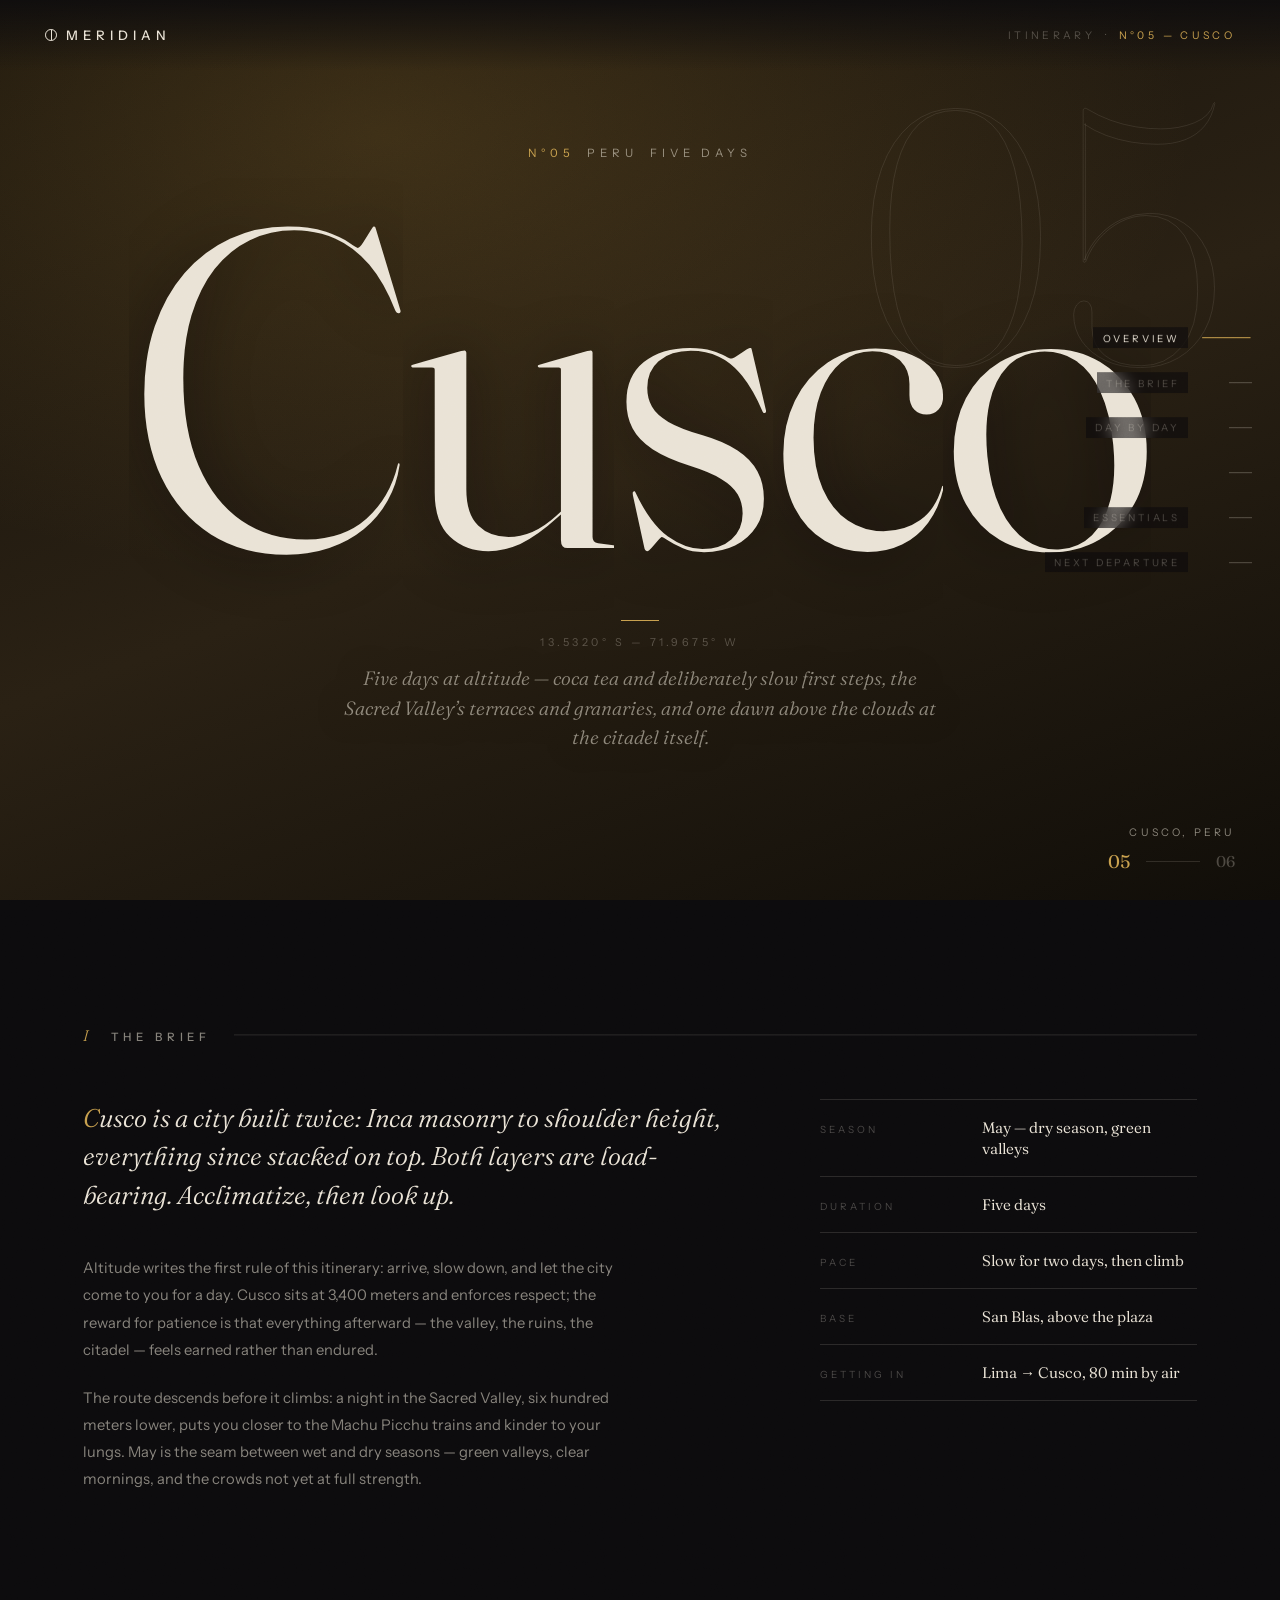
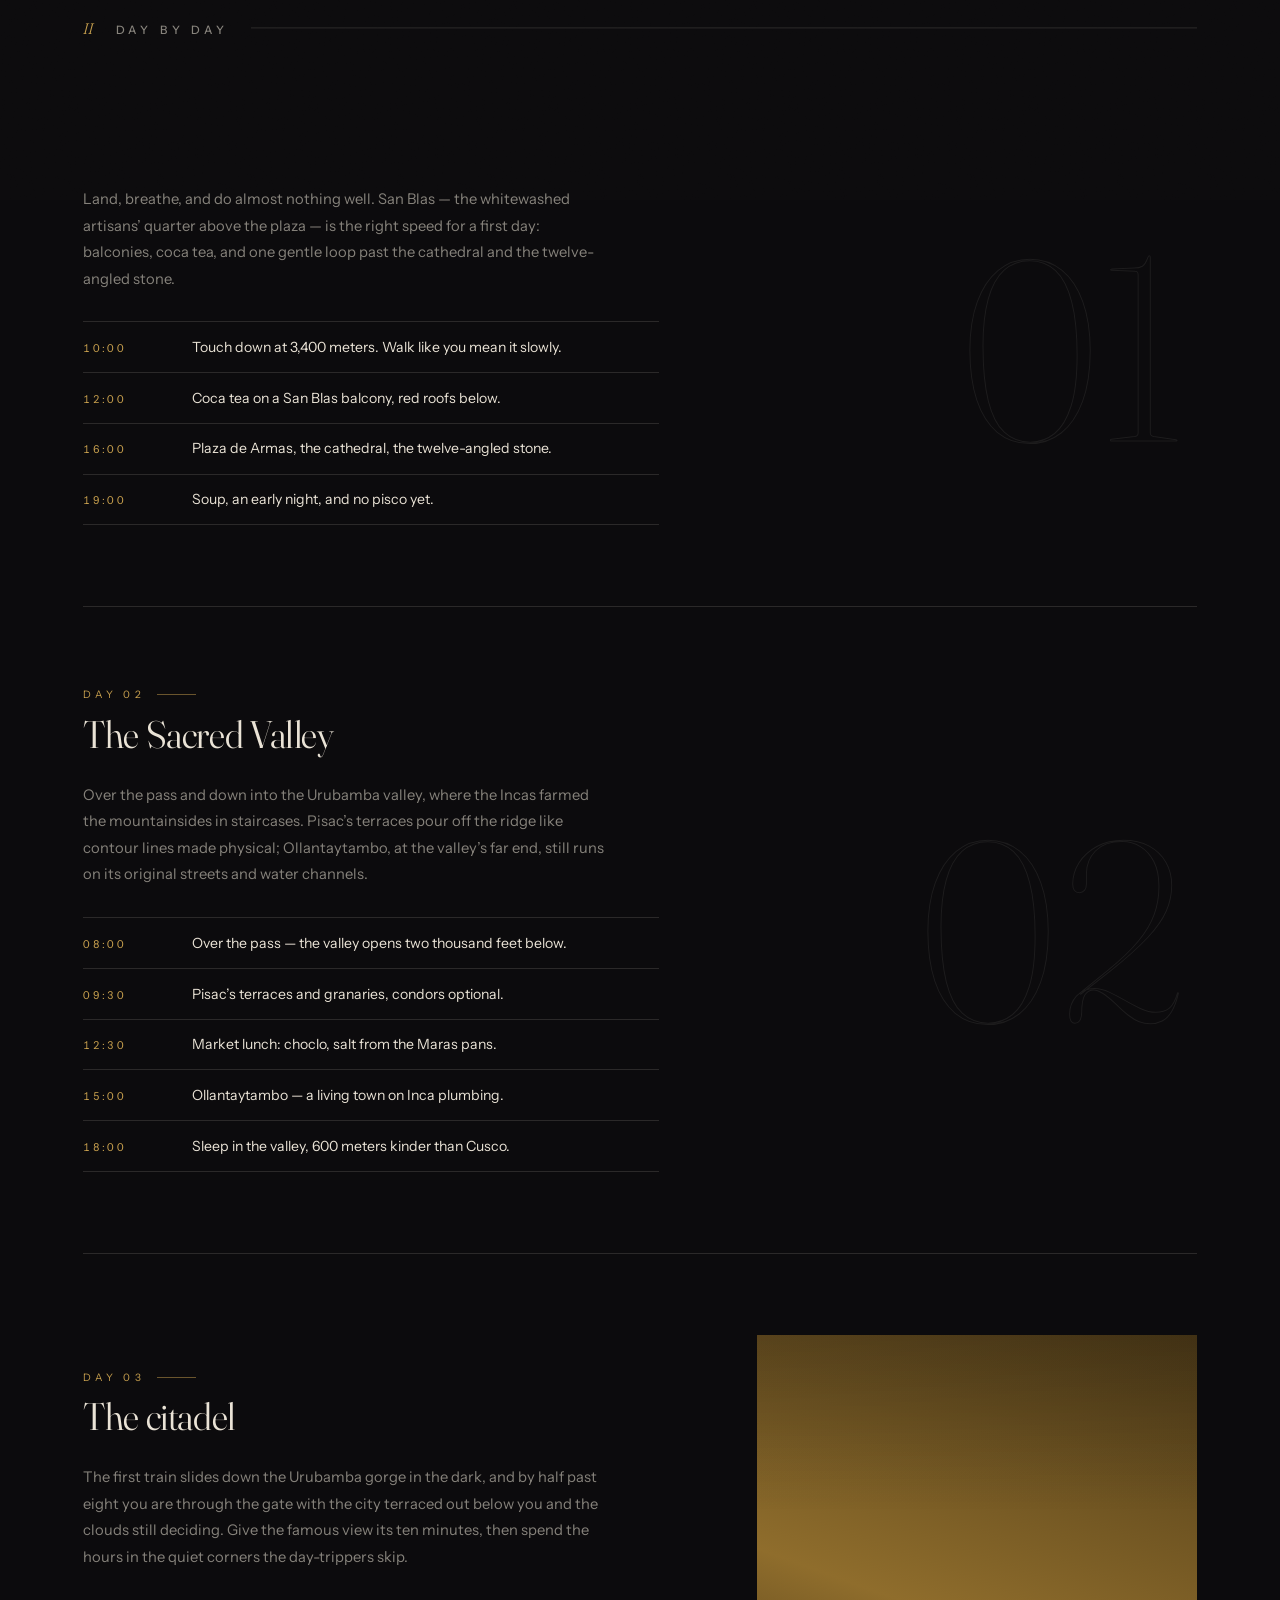
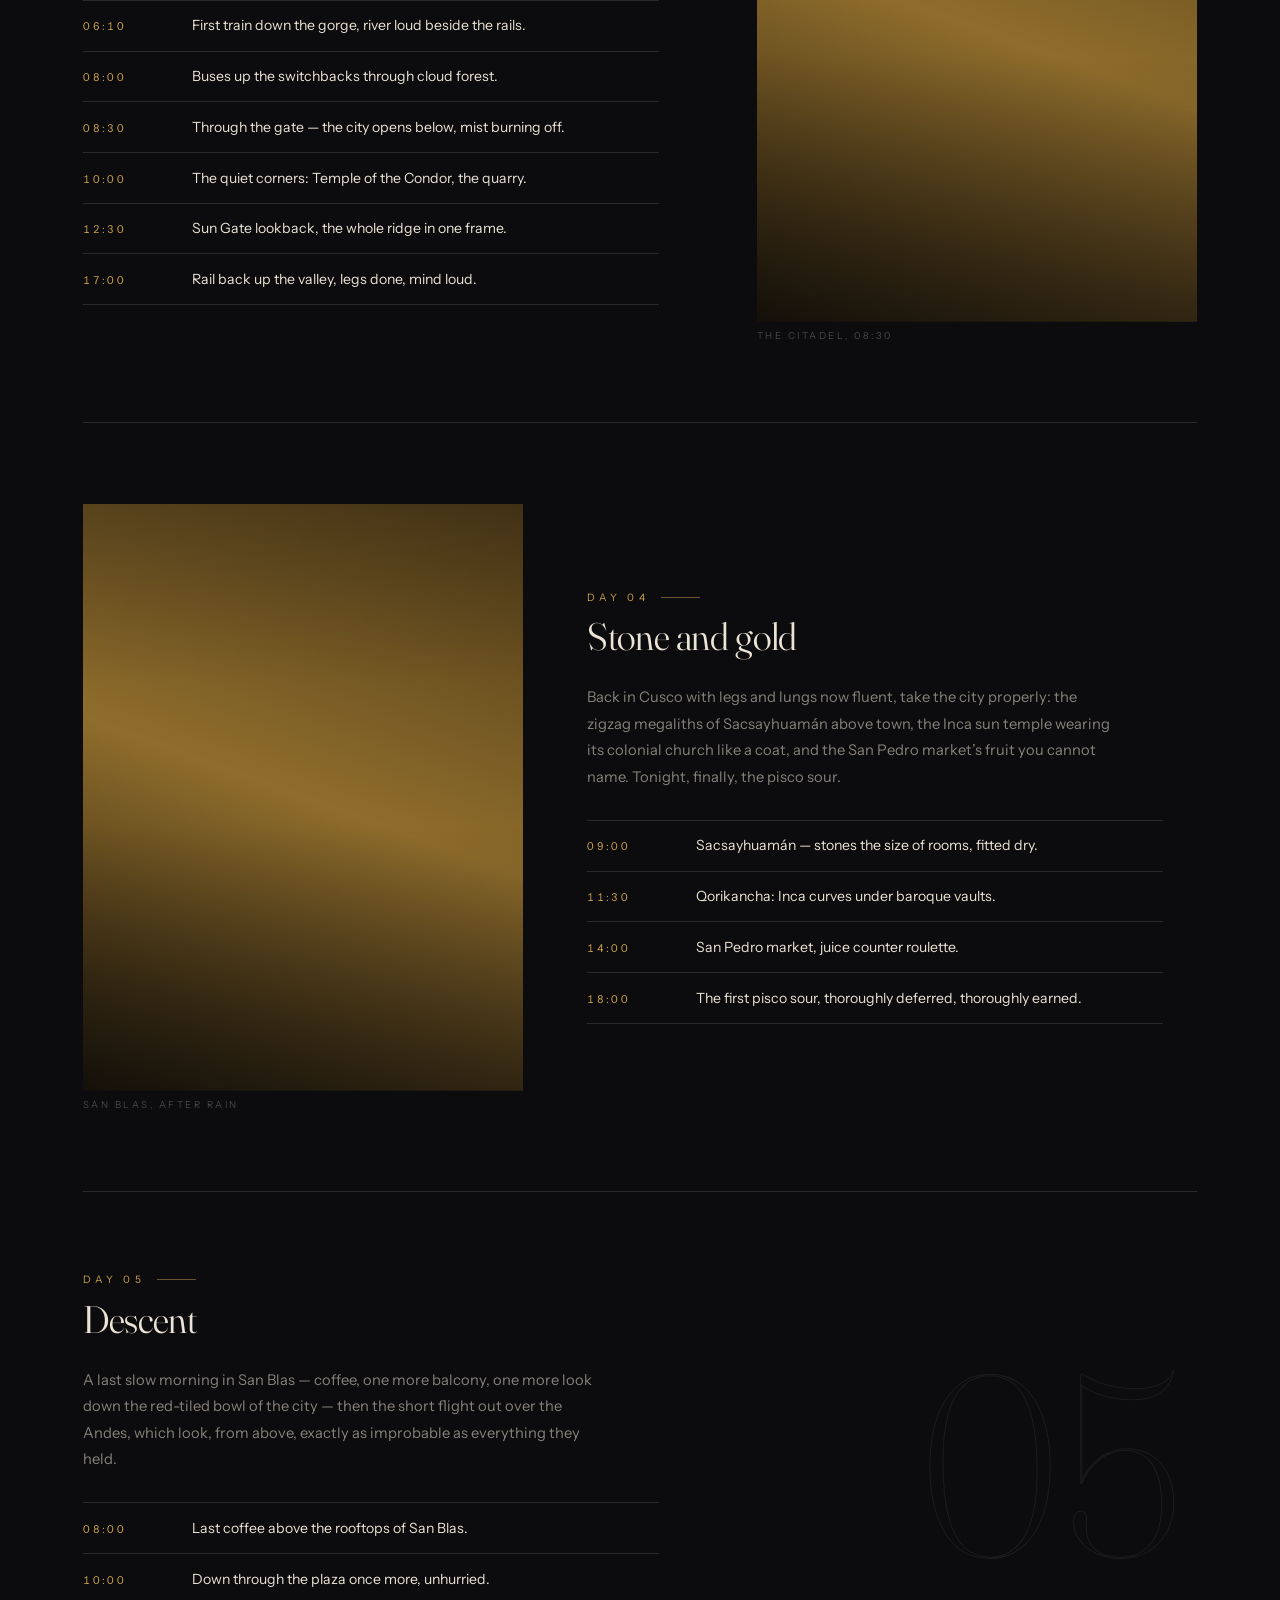
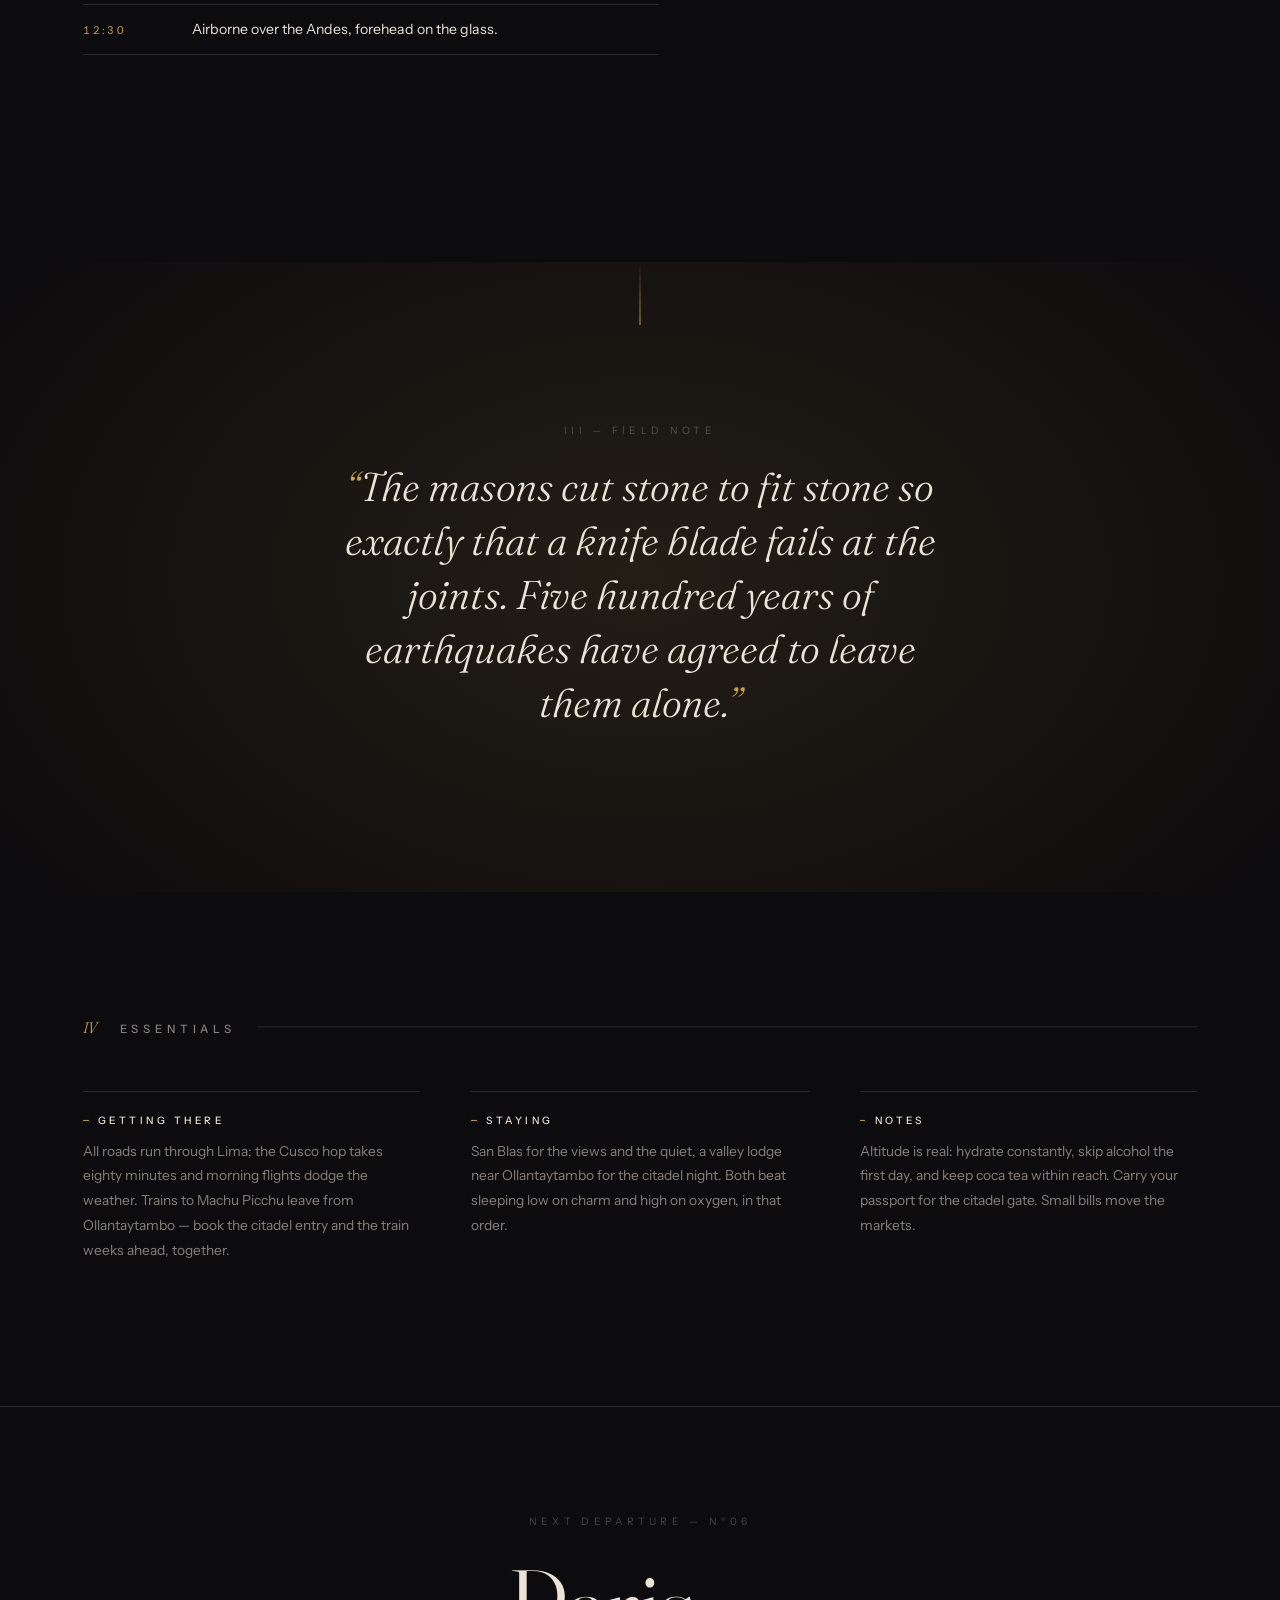
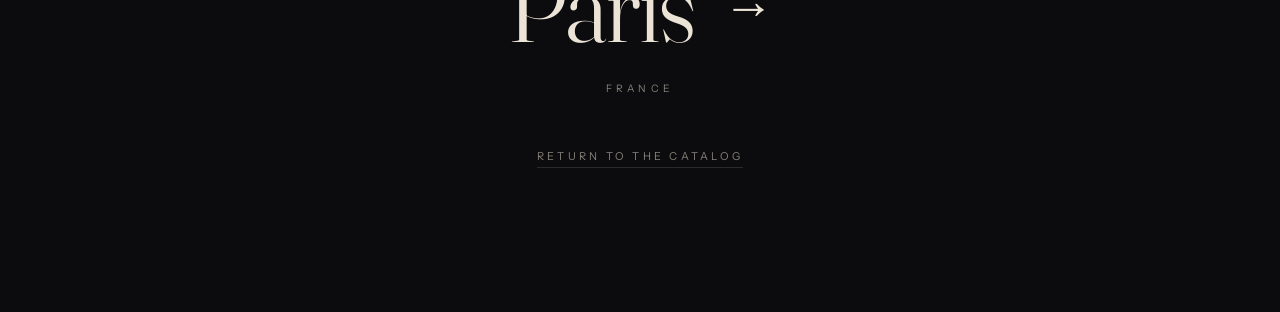
==== itinerary/cusco.html @ 94942248 "Add long-form itinerary pages for all six destinations Each catalog panel's 'View itinerary' link no" ====
<!DOCTYPE html>
<html lang="en">
<head>
  <meta charset="UTF-8" />
  <meta name="viewport" content="width=device-width, initial-scale=1.0" />
  <title>Cusco — Itinerary N°05 · MERIDIAN</title>
  <meta name="description" content="Five days at altitude — coca tea and deliberately slow first steps, the Sacred Valley’s terraces and granaries, and one dawn above the clouds at the citadel itself." />
  <link rel="icon" href="data:image/svg+xml,%3Csvg xmlns='http://www.w3.org/2000/svg' viewBox='0 0 32 32'%3E%3Ccircle cx='16' cy='16' r='13' fill='none' stroke='%23d8cdbd' stroke-width='2'/%3E%3Cline x1='16' y1='3' x2='16' y2='29' stroke='%23d8cdbd' stroke-width='2'/%3E%3C/svg%3E" />
  <link rel="preload" href="../assets/fonts/fraunces-var.woff2" as="font" type="font/woff2" crossorigin />
  <link rel="stylesheet" href="../css/itinerary.css" />
</head>
<body data-city="cusco" style="--accent: #c8a04e; --accent-soft: rgba(200, 160, 78, 0.12);">

  <!-- Fixed chrome -->
  <header class="chrome chrome--top">
    <a class="brand" href="../index.html#cusco">
      <span class="brand__mark" aria-hidden="true"></span>
      Meridian
    </a>
    <p class="chrome__note">Itinerary<span class="chrome__note-sep">·</span><em>N°05 — Cusco</em></p>
  </header>

  <div class="chrome chrome--bottom">
    <span></span>
    <div class="indicator" aria-hidden="true">
      <span class="indicator__place">Cusco, Peru</span>
      <span class="indicator__counter">
        <span class="indicator__no">05</span>
        <span class="indicator__rule"></span>
        <span class="indicator__total">06</span>
      </span>
    </div>
  </div>

  <!-- Section rail navigation -->
  <nav class="rail" id="rail" aria-label="Page sections"></nav>

  <main>

    <!-- Hero -->
    <section class="hero" data-rail="Overview">
      <div class="hero__backdrop" data-photo="hero" aria-hidden="true"><img class="hero__backdrop-img" alt="" /></div>
      <span class="hero__ghost" aria-hidden="true">05</span>
      <div class="hero__content">
        <p class="hero__kicker reveal" style="--d: 0">
          <span class="hero__no">N°05</span>
          <span>Peru</span>
          <span>Five days</span>
        </p>
        <h1 class="hero__city">Cusco</h1>
        <div class="hero__meta">
          <p class="hero__coords reveal" style="--d: 1">13.5320° S — 71.9675° W</p>
          <p class="hero__standfirst reveal" style="--d: 2">Five days at altitude — coca tea and deliberately slow first steps, the Sacred Valley’s terraces and granaries, and one dawn above the clouds at the citadel itself.</p>
        </div>
      </div>
      <p class="hero__cue" aria-hidden="true">
        <span class="hero__cue-line"></span>
        The itinerary
      </p>
    </section>

    <div class="sheet">

      <!-- I · The brief -->
      <section class="section" data-rail="The brief" aria-labelledby="brief-title">
        <header class="section__head sreveal">
          <span class="section__index" aria-hidden="true">I</span>
          <h2 class="section__title" id="brief-title">The brief</h2>
        </header>
        <div class="brief">
          <div class="brief__prose">
            <p class="brief__lede sreveal">Cusco is a city built twice: Inca masonry to shoulder height, everything since stacked on top. Both layers are load-bearing. Acclimatize, then look up.</p>
            <p class="brief__body sreveal" style="--d: 1">Altitude writes the first rule of this itinerary: arrive, slow down, and let the city come to you for a day. Cusco sits at 3,400 meters and enforces respect; the reward for patience is that everything afterward — the valley, the ruins, the citadel — feels earned rather than endured.</p>
            <p class="brief__body sreveal" style="--d: 2">The route descends before it climbs: a night in the Sacred Valley, six hundred meters lower, puts you closer to the Machu Picchu trains and kinder to your lungs. May is the seam between wet and dry seasons — green valleys, clear mornings, and the crowds not yet at full strength.</p>
          </div>
          <dl class="facts sreveal" style="--d: 2">
            <div class="facts__row">
              <dt>Season</dt>
              <dd>May — dry season, green valleys</dd>
            </div>
            <div class="facts__row">
              <dt>Duration</dt>
              <dd>Five days</dd>
            </div>
            <div class="facts__row">
              <dt>Pace</dt>
              <dd>Slow for two days, then climb</dd>
            </div>
            <div class="facts__row">
              <dt>Base</dt>
              <dd>San Blas, above the plaza</dd>
            </div>
            <div class="facts__row">
              <dt>Getting in</dt>
              <dd>Lima → Cusco, 80 min by air</dd>
            </div>
          </dl>
        </div>
      </section>

      <!-- II · Day by day -->
      <section class="section" data-rail="Day by day" aria-labelledby="days-title">
        <header class="section__head sreveal">
          <span class="section__index" aria-hidden="true">II</span>
          <h2 class="section__title" id="days-title">Day by day</h2>
        </header>

      <article class="day" data-ghost="01">
        <div class="day__text">
          <p class="day__no sreveal">Day 01 <span class="visually-hidden">of 5</span></p>
          <h3 class="day__title sreveal" style="--d: 1">Eleven thousand feet</h3>
          <p class="day__body sreveal" style="--d: 2">Land, breathe, and do almost nothing well. San Blas — the whitewashed artisans’ quarter above the plaza — is the right speed for a first day: balconies, coca tea, and one gentle loop past the cathedral and the twelve-angled stone.</p>
          <ul class="moments sreveal" style="--d: 3">
          <li>
            <span class="moments__time">10:00</span>
            <span class="moments__what">Touch down at 3,400 meters. Walk like you mean it slowly.</span>
          </li>
          <li>
            <span class="moments__time">12:00</span>
            <span class="moments__what">Coca tea on a San Blas balcony, red roofs below.</span>
          </li>
          <li>
            <span class="moments__time">16:00</span>
            <span class="moments__what">Plaza de Armas, the cathedral, the twelve-angled stone.</span>
          </li>
          <li>
            <span class="moments__time">19:00</span>
            <span class="moments__what">Soup, an early night, and no pisco yet.</span>
          </li>
          </ul>
        </div>
      </article>

      <article class="day" data-ghost="02">
        <div class="day__text">
          <p class="day__no sreveal">Day 02 <span class="visually-hidden">of 5</span></p>
          <h3 class="day__title sreveal" style="--d: 1">The Sacred Valley</h3>
          <p class="day__body sreveal" style="--d: 2">Over the pass and down into the Urubamba valley, where the Incas farmed the mountainsides in staircases. Pisac’s terraces pour off the ridge like contour lines made physical; Ollantaytambo, at the valley’s far end, still runs on its original streets and water channels.</p>
          <ul class="moments sreveal" style="--d: 3">
          <li>
            <span class="moments__time">08:00</span>
            <span class="moments__what">Over the pass — the valley opens two thousand feet below.</span>
          </li>
          <li>
            <span class="moments__time">09:30</span>
            <span class="moments__what">Pisac’s terraces and granaries, condors optional.</span>
          </li>
          <li>
            <span class="moments__time">12:30</span>
            <span class="moments__what">Market lunch: choclo, salt from the Maras pans.</span>
          </li>
          <li>
            <span class="moments__time">15:00</span>
            <span class="moments__what">Ollantaytambo — a living town on Inca plumbing.</span>
          </li>
          <li>
            <span class="moments__time">18:00</span>
            <span class="moments__what">Sleep in the valley, 600 meters kinder than Cusco.</span>
          </li>
          </ul>
        </div>
      </article>

      <article class="day day--photo" data-ghost="03">
        <div class="day__text">
          <p class="day__no sreveal">Day 03 <span class="visually-hidden">of 5</span></p>
          <h3 class="day__title sreveal" style="--d: 1">The citadel</h3>
          <p class="day__body sreveal" style="--d: 2">The first train slides down the Urubamba gorge in the dark, and by half past eight you are through the gate with the city terraced out below you and the clouds still deciding. Give the famous view its ten minutes, then spend the hours in the quiet corners the day-trippers skip.</p>
          <ul class="moments sreveal" style="--d: 3">
          <li>
            <span class="moments__time">06:10</span>
            <span class="moments__what">First train down the gorge, river loud beside the rails.</span>
          </li>
          <li>
            <span class="moments__time">08:00</span>
            <span class="moments__what">Buses up the switchbacks through cloud forest.</span>
          </li>
          <li>
            <span class="moments__time">08:30</span>
            <span class="moments__what">Through the gate — the city opens below, mist burning off.</span>
          </li>
          <li>
            <span class="moments__time">10:00</span>
            <span class="moments__what">The quiet corners: Temple of the Condor, the quarry.</span>
          </li>
          <li>
            <span class="moments__time">12:30</span>
            <span class="moments__what">Sun Gate lookback, the whole ridge in one frame.</span>
          </li>
          <li>
            <span class="moments__time">17:00</span>
            <span class="moments__what">Rail back up the valley, legs done, mind loud.</span>
          </li>
          </ul>
        </div>
        <figure class="day__figure" data-photo="citadel">
          <div class="plate">
            <img class="plate__img" alt="Machu Picchu emerging from morning mist, terraces wet with dew" />
            <div class="plate__veil"></div>
          </div>
          <figcaption class="day__caption">
            <span>The citadel, 08:30</span>
            <span class="day__credit" data-credit>Imagery — Higgsfield AI</span>
          </figcaption>
        </figure>
      </article>

      <article class="day day--photo day--flip" data-ghost="04">
        <div class="day__text">
          <p class="day__no sreveal">Day 04 <span class="visually-hidden">of 5</span></p>
          <h3 class="day__title sreveal" style="--d: 1">Stone and gold</h3>
          <p class="day__body sreveal" style="--d: 2">Back in Cusco with legs and lungs now fluent, take the city properly: the zigzag megaliths of Sacsayhuamán above town, the Inca sun temple wearing its colonial church like a coat, and the San Pedro market’s fruit you cannot name. Tonight, finally, the pisco sour.</p>
          <ul class="moments sreveal" style="--d: 3">
          <li>
            <span class="moments__time">09:00</span>
            <span class="moments__what">Sacsayhuamán — stones the size of rooms, fitted dry.</span>
          </li>
          <li>
            <span class="moments__time">11:30</span>
            <span class="moments__what">Qorikancha: Inca curves under baroque vaults.</span>
          </li>
          <li>
            <span class="moments__time">14:00</span>
            <span class="moments__what">San Pedro market, juice counter roulette.</span>
          </li>
          <li>
            <span class="moments__time">18:00</span>
            <span class="moments__what">The first pisco sour, thoroughly deferred, thoroughly earned.</span>
          </li>
          </ul>
        </div>
        <figure class="day__figure" data-photo="alley">
          <div class="plate">
            <img class="plate__img" alt="A narrow Cusco alley of massive fitted Inca stones shining after rain" />
            <div class="plate__veil"></div>
          </div>
          <figcaption class="day__caption">
            <span>San Blas, after rain</span>
            <span class="day__credit" data-credit>Imagery — Higgsfield AI</span>
          </figcaption>
        </figure>
      </article>

      <article class="day" data-ghost="05">
        <div class="day__text">
          <p class="day__no sreveal">Day 05 <span class="visually-hidden">of 5</span></p>
          <h3 class="day__title sreveal" style="--d: 1">Descent</h3>
          <p class="day__body sreveal" style="--d: 2">A last slow morning in San Blas — coffee, one more balcony, one more look down the red-tiled bowl of the city — then the short flight out over the Andes, which look, from above, exactly as improbable as everything they held.</p>
          <ul class="moments sreveal" style="--d: 3">
          <li>
            <span class="moments__time">08:00</span>
            <span class="moments__what">Last coffee above the rooftops of San Blas.</span>
          </li>
          <li>
            <span class="moments__time">10:00</span>
            <span class="moments__what">Down through the plaza once more, unhurried.</span>
          </li>
          <li>
            <span class="moments__time">12:30</span>
            <span class="moments__what">Airborne over the Andes, forehead on the glass.</span>
          </li>
          </ul>
        </div>
      </article>
      </section>

    </div>

    <!-- III · Field note -->
    <section class="note" data-rail="Field note" aria-labelledby="note-title">
      <div class="note__inner">
        <p class="note__kicker sreveal" id="note-title">III — Field note</p>
        <blockquote class="note__quote sreveal" style="--d: 1">The masons cut stone to fit stone so exactly that a knife blade fails at the joints. Five hundred years of earthquakes have agreed to leave them alone.</blockquote>
      </div>
    </section>

    <div class="sheet">

      <!-- IV · Essentials -->
      <section class="section" data-rail="Essentials" aria-labelledby="essentials-title">
        <header class="section__head sreveal">
          <span class="section__index" aria-hidden="true">IV</span>
          <h2 class="section__title" id="essentials-title">Essentials</h2>
        </header>
        <div class="essentials">
        <div class="essential sreveal" style="--d: 0">
          <h3 class="essential__title">Getting there</h3>
          <p class="essential__body">All roads run through Lima; the Cusco hop takes eighty minutes and morning flights dodge the weather. Trains to Machu Picchu leave from Ollantaytambo — book the citadel entry and the train weeks ahead, together.</p>
        </div>
        <div class="essential sreveal" style="--d: 1">
          <h3 class="essential__title">Staying</h3>
          <p class="essential__body">San Blas for the views and the quiet, a valley lodge near Ollantaytambo for the citadel night. Both beat sleeping low on charm and high on oxygen, in that order.</p>
        </div>
        <div class="essential sreveal" style="--d: 2">
          <h3 class="essential__title">Notes</h3>
          <p class="essential__body">Altitude is real: hydrate constantly, skip alcohol the first day, and keep coca tea within reach. Carry your passport for the citadel gate. Small bills move the markets.</p>
        </div>
        </div>
      </section>

    </div>

    <!-- Next departure -->
    <footer class="next" data-rail="Next departure">
      <div class="next__inner">
        <p class="next__kicker sreveal">Next departure — N°06</p>
        <a class="next__link sreveal" style="--d: 1" href="paris.html">
          Paris
          <span class="next__arrow" aria-hidden="true">→</span>
        </a>
        <p class="next__country sreveal" style="--d: 2">France</p>
        <a class="next__back sreveal" style="--d: 3" href="../index.html#cusco">Return to the catalog</a>
      </div>
    </footer>

  </main>

  <!-- Film grain overlay -->
  <div class="grain" aria-hidden="true"></div>

  <script src="../js/itinerary.js"></script>
</body>
</html>
---- css/itinerary.css ----
/* ============================================================
   MERIDIAN — itinerary pages
   Long-form editorial companion to the catalog. Same tonal
   palette, type system, ease vocabulary and grain — but built
   for reading: a hero, a brief, a day-by-day, a field note,
   the essentials, and the next departure.
   ============================================================ */

/* Self-hosted variable fonts (latin subset, from Google Fonts) */
@font-face {
  font-family: "Fraunces";
  font-style: normal;
  font-weight: 100 900;
  font-display: swap;
  src: url("../assets/fonts/fraunces-var.woff2") format("woff2");
}
@font-face {
  font-family: "Fraunces";
  font-style: italic;
  font-weight: 100 900;
  font-display: swap;
  src: url("../assets/fonts/fraunces-italic-var.woff2") format("woff2");
}
@font-face {
  font-family: "Instrument Sans";
  font-style: normal;
  font-weight: 400 700;
  font-display: swap;
  src: url("../assets/fonts/instrument-sans-var.woff2") format("woff2");
}

:root {
  --ink: #eae3d6;
  --ink-dim: rgba(234, 227, 214, 0.55);
  --ink-faint: rgba(234, 227, 214, 0.28);
  --hairline: rgba(234, 227, 214, 0.14);
  --paper: #0c0b0d;
  --accent: #c9798f; /* overridden per page on <body> */

  --font-display: "Fraunces", "Canela Text", Georgia, serif;
  --font-ui: "Instrument Sans", "Helvetica Neue", Arial, sans-serif;

  --e-out: cubic-bezier(0.16, 1, 0.3, 1);
  --e-cinema: cubic-bezier(0.65, 0.05, 0, 1);
  --e-chew: cubic-bezier(0.34, 1.52, 0.44, 1);
  --e-soft: cubic-bezier(0.45, 0, 0.15, 1);
  --e-mass: cubic-bezier(0.19, 1, 0.22, 1);

  --measure: 76rem; /* main column */
  --gutter: clamp(1.4rem, 4vw, 3.2rem);
}

* {
  margin: 0;
  padding: 0;
  box-sizing: border-box;
}

html {
  background: var(--paper);
  scroll-behavior: smooth;
}

body {
  font-family: var(--font-ui);
  color: var(--ink);
  background: var(--paper);
  -webkit-font-smoothing: antialiased;
  text-rendering: optimizeLegibility;
  overflow-x: hidden;
}

.visually-hidden {
  position: absolute;
  width: 1px;
  height: 1px;
  overflow: hidden;
  clip: rect(0 0 0 0);
  white-space: nowrap;
}

::selection {
  background: var(--accent);
  color: #0c0b0d;
}

/* ------------------------------------------------------------
   Fixed chrome — mirrors the catalog
   ------------------------------------------------------------ */

.chrome {
  position: fixed;
  left: 0;
  right: 0;
  z-index: 10;
  display: flex;
  align-items: center;
  justify-content: space-between;
  padding: clamp(1.2rem, 3vh, 2rem) clamp(1.4rem, 3.5vw, 3rem);
  pointer-events: none;
}
.chrome--top {
  top: 0;
  /* scrim keeps the wordmark legible over scrolling copy */
  background: linear-gradient(to bottom, rgba(12, 11, 13, 0.85) 0%, rgba(12, 11, 13, 0.4) 55%, transparent 100%);
}
.chrome--bottom { bottom: 0; align-items: flex-end; }

.brand {
  pointer-events: auto;
  display: inline-flex;
  align-items: center;
  gap: 0.7em;
  font-size: 0.82rem;
  font-weight: 500;
  letter-spacing: 0.38em;
  text-transform: uppercase;
  text-decoration: none;
  color: var(--ink);
}
.brand__mark {
  width: 0.9em;
  height: 0.9em;
  border: 1px solid currentColor;
  border-radius: 50%;
  position: relative;
  transition: rotate 0.9s var(--e-chew);
}
.brand:hover .brand__mark {
  rotate: 180deg;
}
.brand__mark::after {
  content: "";
  position: absolute;
  inset: 0;
  border-left: 1px solid currentColor;
  left: 50%;
}

.chrome__note {
  font-size: 0.66rem;
  letter-spacing: 0.32em;
  text-transform: uppercase;
  color: var(--ink-faint);
}
.chrome__note-sep {
  margin-inline: 0.9em;
}
.chrome__note em {
  font-style: normal;
  color: var(--accent);
}

/* Reading progress — bottom right, echoes the catalog indicator */
.indicator {
  display: flex;
  flex-direction: column;
  align-items: flex-end;
  gap: 0.7rem;
}
.indicator__place {
  font-size: 0.66rem;
  letter-spacing: 0.3em;
  text-transform: uppercase;
  color: var(--ink-dim);
}
.indicator__counter {
  display: flex;
  align-items: center;
  gap: 1rem;
  font-family: var(--font-display);
  font-weight: 400;
  font-size: 1.15rem;
  color: var(--ink);
}
.indicator__no {
  color: var(--accent);
}
.indicator__rule {
  width: 3.4rem;
  height: 1px;
  background: var(--hairline);
  position: relative;
  overflow: hidden;
}
.indicator__rule::after {
  content: "";
  position: absolute;
  inset: 0;
  background: var(--accent);
  transform: scaleX(var(--progress, 0));
  transform-origin: left;
}
.indicator__total {
  font-size: 0.85em;
  color: var(--ink-faint);
}

/* ------------------------------------------------------------
   Rail — page sections, right edge (same vocabulary)
   ------------------------------------------------------------ */

.rail {
  position: fixed;
  z-index: 11;
  right: clamp(1rem, 2.2vw, 2rem);
  top: 50%;
  translate: 0 -50%;
  display: flex;
  flex-direction: column;
  gap: 1.1rem;
  align-items: flex-end;
}
.rail__item {
  display: inline-flex;
  align-items: center;
  gap: 2.6rem;
  background: none;
  border: 0;
  padding: 0.2rem 0;
  cursor: pointer;
  font-family: var(--font-ui);
  color: var(--ink-faint);
}
.rail__label {
  font-size: 0.62rem;
  letter-spacing: 0.28em;
  text-transform: uppercase;
  white-space: nowrap;
  padding: 0.45em 0.8em 0.45em 0.95em;
  background: rgba(10, 9, 11, 0.55);
  -webkit-backdrop-filter: blur(8px);
  backdrop-filter: blur(8px);
  opacity: 0;
  transform: translateX(0.7rem);
  transition:
    opacity 0.5s var(--e-soft),
    transform 0.7s var(--e-chew),
    color 0.5s var(--e-soft);
}
.rail__item:hover .rail__label,
.rail__item:focus-visible .rail__label,
.rail__item.is-active .rail__label {
  opacity: 1;
  transform: translateX(0);
}
.rail__item.is-active .rail__label {
  color: var(--ink);
}
.rail__tick {
  display: block;
  width: 1.4rem;
  height: 1px;
  background: var(--ink-faint);
  transform-origin: right;
  transition:
    transform 0.7s var(--e-chew),
    background 0.5s var(--e-soft);
}
.rail__item:hover .rail__tick {
  transform: scaleX(1.5);
  background: var(--ink-dim);
}
.rail__item.is-active .rail__tick {
  transform: scaleX(2.2);
  background: var(--accent);
}

/* ------------------------------------------------------------
   Hero — one viewport, the destination restated
   ------------------------------------------------------------ */

.hero {
  position: relative;
  min-height: 100vh;
  min-height: 100svh;
  overflow: hidden;
  display: grid;
  place-items: center;
  text-align: center;
}

.hero__backdrop {
  position: absolute;
  inset: -6%;
  z-index: 0;
  opacity: 0;
  transition: opacity 1.8s var(--e-soft);
}
.hero__backdrop-img {
  width: 100%;
  height: 100%;
  object-fit: cover;
  filter: saturate(0.6) brightness(0.46) contrast(1.05);
  transform: scale(1.06);
  will-change: transform;
}
.hero__backdrop::after {
  content: "";
  position: absolute;
  inset: 0;
  background:
    radial-gradient(120% 100% at 50% 0%, transparent 35%, rgba(8, 7, 9, 0.6) 100%),
    linear-gradient(180deg, rgba(10, 9, 11, 0.6) 0%, rgba(10, 9, 11, 0.3) 42%, rgba(12, 11, 13, 0.94) 96%, var(--paper) 100%);
}
.hero.has-photo.is-active .hero__backdrop {
  opacity: 1;
}

/* Tonal gradient per destination — the base mood, also the
   graceful fallback when photography cannot load (same recipe
   as the catalog panels) */
body[data-city="kyoto"] .hero {
  background:
    radial-gradient(120% 90% at 78% 18%, rgba(151, 77, 91, 0.35) 0%, transparent 55%),
    linear-gradient(168deg, #17121a 0%, #241722 52%, #120e14 100%);
}
body[data-city="manarola"] .hero {
  background:
    radial-gradient(125% 95% at 75% 25%, rgba(90, 116, 178, 0.26) 0%, transparent 58%),
    linear-gradient(170deg, #0d111c 0%, #1a2338 55%, #0a0d16 100%);
}
body[data-city="merzouga"] .hero {
  background:
    radial-gradient(110% 85% at 22% 80%, rgba(179, 98, 55, 0.30) 0%, transparent 55%),
    linear-gradient(156deg, #191009 0%, #33200f 55%, #140d08 100%);
}
body[data-city="lofoten"] .hero {
  background:
    radial-gradient(120% 90% at 25% 75%, rgba(96, 158, 148, 0.18) 0%, transparent 55%),
    linear-gradient(164deg, #0a0d11 0%, #15222a 55%, #080b0e 100%);
}
body[data-city="cusco"] .hero {
  background:
    radial-gradient(115% 90% at 30% 15%, rgba(168, 128, 52, 0.24) 0%, transparent 55%),
    linear-gradient(160deg, #14100a 0%, #292013 52%, #100d08 100%);
}
body[data-city="paris"] .hero {
  background:
    radial-gradient(130% 95% at 70% 20%, rgba(148, 128, 96, 0.22) 0%, transparent 58%),
    linear-gradient(172deg, #101014 0%, #23222a 52%, #0d0d11 100%);
}

.hero__ghost {
  position: absolute;
  z-index: 1;
  top: 6vh;
  right: 4vw;
  font-family: var(--font-display);
  font-weight: 200;
  font-size: 40vh;
  line-height: 1;
  color: transparent;
  -webkit-text-stroke: 1px rgba(234, 227, 214, 0.10);
  opacity: 0;
  transform: translateY(6vh);
  transition:
    opacity 1.9s var(--e-soft) 0.35s,
    transform 2.6s var(--e-mass) 0.35s;
  will-change: transform;
  pointer-events: none;
}
.hero.is-active .hero__ghost {
  opacity: 1;
  transform: translateY(0);
}

.hero__content {
  position: relative;
  z-index: 2;
  width: 100%;
  padding-inline: var(--gutter);
  display: flex;
  flex-direction: column;
  align-items: center;
  will-change: transform;
}

.hero__kicker {
  display: flex;
  align-items: baseline;
  gap: 1.1em;
  font-size: clamp(0.68rem, 0.9vw, 0.8rem);
  letter-spacing: 0.6em;
  text-transform: uppercase;
  color: var(--ink-dim);
  margin-bottom: clamp(0.6rem, 2vh, 1.4rem);
  transition: letter-spacing 2.1s var(--e-mass);
}
.hero.is-active .hero__kicker {
  letter-spacing: 0.42em;
}
.hero__no {
  color: var(--accent);
}

.hero__city {
  font-family: var(--font-display);
  font-weight: 340;
  font-variation-settings: "opsz" 144;
  line-height: 0.92;
  letter-spacing: -0.015em;
  white-space: nowrap;
  color: var(--ink);
  text-shadow: 0 2px 60px rgba(8, 7, 9, 0.45);
  font-size: 14vw; /* fallback before JS fit runs */
  cursor: default;
}
.hero__city .ch {
  display: inline-block;
  overflow: hidden;
  vertical-align: top;
  padding-bottom: 0.34em;
  margin-bottom: -0.34em;
}
.hero__city .ch__in {
  display: inline-block;
  transform: translateY(calc(100% + 0.4em));
  transition: transform 1.7s var(--e-mass);
  transition-delay: calc(0.32s + var(--ci, 0) * 0.055s);
  will-change: transform;
}
.hero.is-active .hero__city .ch__in {
  transform: translateY(0);
}

.hero__meta {
  margin-top: clamp(0.9rem, 3vh, 2rem);
  display: flex;
  flex-direction: column;
  align-items: center;
  gap: 0.9rem;
  max-width: 38em;
}
.hero__meta::before {
  content: "";
  width: 2.4rem;
  height: 1px;
  background: var(--accent);
  transform: scaleX(0);
  transition: transform 1.2s var(--e-cinema) 0.6s;
}
.hero.is-active .hero__meta::before {
  transform: scaleX(1);
}

.hero__coords {
  font-size: clamp(0.64rem, 0.85vw, 0.75rem);
  letter-spacing: 0.32em;
  color: var(--ink-faint);
}

.hero__standfirst {
  font-family: var(--font-display);
  font-style: italic;
  font-weight: 320;
  font-size: clamp(1rem, 1.5vw, 1.3rem);
  line-height: 1.55;
  color: var(--ink-dim);
  text-shadow: 0 1px 30px rgba(8, 7, 9, 0.6);
}

/* Entry reveal — same rise-from-blur as the catalog */
.reveal {
  opacity: 0;
  transform: translateY(3.4rem);
  filter: blur(10px);
  transition:
    opacity 1.5s var(--e-soft),
    transform 1.8s var(--e-mass),
    filter 1.5s var(--e-soft);
  transition-delay: calc(0.6s + var(--d, 0) * 0.16s);
}
.is-active .reveal {
  opacity: 1;
  transform: translateY(0);
  filter: blur(0);
}

.hero__cue {
  position: absolute;
  z-index: 2;
  bottom: clamp(1.2rem, 4vh, 2.4rem);
  left: 50%;
  translate: -50% 0;
  display: flex;
  flex-direction: column;
  align-items: center;
  gap: 0.8rem;
  font-size: 0.62rem;
  letter-spacing: 0.42em;
  text-transform: uppercase;
  color: var(--ink-faint);
  transition: opacity 0.9s var(--e-soft);
}
.hero__cue.is-retired {
  opacity: 0;
}
.hero__cue-line {
  width: 1px;
  height: 3.2rem;
  background: linear-gradient(to bottom, transparent, var(--ink-faint));
  animation: cue-drop 2.6s var(--e-out) infinite;
}
@keyframes cue-drop {
  0%   { transform: scaleY(0); transform-origin: top; }
  45%  { transform: scaleY(1); transform-origin: top; }
  55%  { transform: scaleY(1); transform-origin: bottom; }
  100% { transform: scaleY(0); transform-origin: bottom; }
}

/* ------------------------------------------------------------
   Article scaffolding
   ------------------------------------------------------------ */

.sheet {
  position: relative;
  z-index: 1;
  max-width: var(--measure);
  margin-inline: auto;
  padding-inline: var(--gutter);
}

.section {
  padding-block: clamp(5rem, 14vh, 9rem) 0;
}

/* Section heading — numbered, ruled, uppercase */
.section__head {
  display: flex;
  align-items: baseline;
  gap: 1.4em;
  margin-bottom: clamp(2.2rem, 6vh, 4rem);
}
.section__index {
  font-family: var(--font-display);
  font-weight: 300;
  font-style: italic;
  font-size: 0.95rem;
  color: var(--accent);
}
.section__title {
  font-size: clamp(0.68rem, 0.9vw, 0.8rem);
  font-weight: 500;
  letter-spacing: 0.42em;
  text-transform: uppercase;
  color: var(--ink-dim);
}
.section__head::after {
  content: "";
  flex: 1;
  height: 1px;
  background: var(--hairline);
  translate: 0 -0.35em;
}

/* Scroll-triggered reveal for in-flow content */
.sreveal {
  opacity: 0;
  transform: translateY(2.6rem);
  filter: blur(8px);
  transition:
    opacity 1.3s var(--e-soft),
    transform 1.6s var(--e-mass),
    filter 1.3s var(--e-soft);
  transition-delay: calc(var(--d, 0) * 0.12s);
}
.sreveal.is-inview {
  opacity: 1;
  transform: translateY(0);
  filter: blur(0);
}

/* ------------------------------------------------------------
   I — The brief
   ------------------------------------------------------------ */

.brief {
  display: grid;
  grid-template-columns: minmax(0, 7fr) minmax(0, 4fr);
  gap: clamp(2.4rem, 6vw, 6rem);
  align-items: start;
}

.brief__lede {
  font-family: var(--font-display);
  font-style: italic;
  font-weight: 320;
  font-size: clamp(1.25rem, 2vw, 1.7rem);
  line-height: 1.5;
  color: var(--ink);
  margin-bottom: 1.6em;
}
.brief__lede::first-letter {
  color: var(--accent);
}
.brief__body {
  font-size: clamp(0.92rem, 1.05vw, 1rem);
  line-height: 1.85;
  color: var(--ink-dim);
  max-width: 38em;
}
.brief__body + .brief__body {
  margin-top: 1.4em;
}

.facts {
  border-top: 1px solid var(--hairline);
}
.facts__row {
  display: grid;
  grid-template-columns: minmax(7em, 2fr) 3fr;
  gap: 1.2em;
  align-items: baseline;
  padding-block: 1.05em;
  border-bottom: 1px solid var(--hairline);
}
.facts__row dt {
  font-size: 0.62rem;
  letter-spacing: 0.3em;
  text-transform: uppercase;
  color: var(--ink-faint);
}
.facts__row dd {
  font-family: var(--font-display);
  font-weight: 350;
  font-size: clamp(0.95rem, 1.15vw, 1.08rem);
  line-height: 1.4;
  color: var(--ink);
}

/* ------------------------------------------------------------
   II — Day by day
   ------------------------------------------------------------ */

.day {
  position: relative;
  display: grid;
  grid-template-columns: minmax(0, 1fr);
  gap: clamp(2rem, 5vw, 5rem);
  align-items: center;
  padding-block: clamp(3.4rem, 9vh, 6rem);
  border-top: 1px solid var(--hairline);
}
.day:first-of-type {
  border-top: 0;
  padding-top: 0;
}
.day--photo {
  grid-template-columns: minmax(0, 1fr) min(36vw, 440px);
}
.day--photo.day--flip {
  grid-template-columns: min(36vw, 440px) minmax(0, 1fr);
}
.day--flip .day__text { order: 2; }
.day--flip .day__figure { order: 1; }

/* days without a plate get a ghost numeral to hold the far column,
   echoing the catalog's index numerals */
.day:not(.day--photo)::after {
  content: attr(data-ghost);
  position: absolute;
  right: 1vw;
  top: 50%;
  translate: 0 -50%;
  font-family: var(--font-display);
  font-weight: 200;
  font-size: clamp(9rem, 20vw, 17rem);
  line-height: 1;
  color: transparent;
  -webkit-text-stroke: 1px rgba(234, 227, 214, 0.08);
  pointer-events: none;
}

.day__no {
  display: flex;
  align-items: center;
  gap: 1.2em;
  font-size: 0.64rem;
  letter-spacing: 0.42em;
  text-transform: uppercase;
  color: var(--accent);
  margin-bottom: 1.2em;
}
.day__no::after {
  content: "";
  width: 2.4rem;
  height: 1px;
  background: var(--accent);
  opacity: 0.5;
}

.day__title {
  font-family: var(--font-display);
  font-weight: 340;
  font-variation-settings: "opsz" 100;
  font-size: clamp(1.7rem, 3vw, 2.6rem);
  line-height: 1.08;
  letter-spacing: -0.01em;
  color: var(--ink);
  margin-bottom: 0.7em;
}

.day__body {
  font-size: clamp(0.92rem, 1.05vw, 1rem);
  line-height: 1.8;
  color: var(--ink-dim);
  max-width: 36em;
  margin-bottom: 2em;
}

.moments {
  list-style: none;
  border-top: 1px solid var(--hairline);
  max-width: 36em;
}
.moments li {
  display: grid;
  grid-template-columns: 5.4em 1fr;
  gap: 1.4em;
  align-items: baseline;
  padding-block: 0.85em;
  border-bottom: 1px solid var(--hairline);
}
.moments__time {
  font-size: 0.68rem;
  letter-spacing: 0.22em;
  color: var(--accent);
  font-variant-numeric: tabular-nums;
}
.moments__what {
  font-size: clamp(0.88rem, 1vw, 0.95rem);
  line-height: 1.6;
  color: var(--ink);
}
.moments__what em {
  font-family: var(--font-display);
  font-style: italic;
  color: var(--ink-dim);
}

/* Photographic plate — same clip-reveal as the catalog */
.day__figure {
  position: relative;
  will-change: transform;
}
.plate {
  position: relative;
  aspect-ratio: 3 / 4;
  overflow: hidden;
  clip-path: inset(10% 8% 10% 8%);
  transition: clip-path 1.9s var(--e-cinema) 0.1s;
}
/* tonal base always paints; the photo sits above it */
body[data-city="kyoto"]    .plate { background: linear-gradient(196deg, #4a2536 0%, #83364a 48%, #1d1119 100%); }
body[data-city="manarola"] .plate { background: linear-gradient(192deg, #26355c 0%, #4d64a0 52%, #101527 100%); }
body[data-city="merzouga"] .plate { background: linear-gradient(204deg, #58311a 0%, #a3562b 52%, #21130a 100%); }
body[data-city="lofoten"]  .plate { background: linear-gradient(186deg, #1c3a38 0%, #3f7269 50%, #0c1615 100%); }
body[data-city="cusco"]    .plate { background: linear-gradient(200deg, #4d3a17 0%, #8f6d2c 50%, #1c1509 100%); }
body[data-city="paris"]    .plate { background: linear-gradient(194deg, #3a3a44 0%, #6b6455 50%, #141318 100%); }
.day__figure.is-inview .plate {
  clip-path: inset(0 0 0 0);
}
.plate__img {
  position: absolute;
  inset: -6%;
  width: 112%;
  height: 112%;
  object-fit: cover;
  opacity: 0;
  transform: scale(1.16);
  transition:
    opacity 1.4s var(--e-soft) 0.15s,
    transform 2.8s var(--e-mass) 0.1s;
  filter: saturate(0.82) contrast(1.04) brightness(0.88);
  will-change: transform;
}
.day__figure.has-photo.is-inview .plate__img {
  opacity: 1;
  transform: scale(1);
}
.plate__veil {
  position: absolute;
  inset: 0;
  background: linear-gradient(180deg, rgba(10, 9, 11, 0.18) 0%, transparent 30%, transparent 55%, rgba(10, 9, 11, 0.42) 100%);
}
.day__caption {
  display: flex;
  justify-content: space-between;
  gap: 1em;
  margin-top: 0.9em;
  font-size: 0.6rem;
  letter-spacing: 0.26em;
  text-transform: uppercase;
  color: var(--ink-faint);
}
.day__figure:not(.has-photo) .day__caption .day__credit {
  visibility: hidden;
}

/* ------------------------------------------------------------
   III — Field note (full-bleed interlude)
   ------------------------------------------------------------ */

.note {
  position: relative;
  margin-top: clamp(5rem, 14vh, 9rem);
  padding-block: clamp(6rem, 18vh, 11rem);
  overflow: hidden;
  text-align: center;
}
.note::before {
  content: "";
  position: absolute;
  inset: 0;
  background: radial-gradient(90% 120% at 50% 50%, var(--accent-soft, rgba(201, 121, 143, 0.12)) 0%, transparent 70%);
  pointer-events: none;
}
.note::after {
  content: "";
  position: absolute;
  left: 50%;
  top: 0;
  translate: -50% 0;
  width: 1px;
  height: clamp(2.4rem, 7vh, 4rem);
  background: linear-gradient(to bottom, transparent, var(--accent));
}
.note__inner {
  position: relative;
  max-width: 46rem;
  margin-inline: auto;
  padding-inline: var(--gutter);
}
.note__kicker {
  font-size: 0.64rem;
  letter-spacing: 0.42em;
  text-transform: uppercase;
  color: var(--ink-faint);
  margin-bottom: 2.2em;
}
.note__quote {
  font-family: var(--font-display);
  font-style: italic;
  font-weight: 300;
  font-size: clamp(1.5rem, 3.2vw, 2.5rem);
  line-height: 1.35;
  color: var(--ink);
}
.note__quote::before { content: "“"; color: var(--accent); }
.note__quote::after  { content: "”"; color: var(--accent); }

/* ------------------------------------------------------------
   IV — Essentials
   ------------------------------------------------------------ */

.essentials {
  display: grid;
  grid-template-columns: repeat(3, minmax(0, 1fr));
  gap: clamp(1.6rem, 4vw, 4rem);
}
.essential {
  border-top: 1px solid var(--hairline);
  padding-top: 1.4rem;
}
.essential__title {
  display: flex;
  align-items: baseline;
  gap: 0.9em;
  font-size: 0.64rem;
  font-weight: 500;
  letter-spacing: 0.34em;
  text-transform: uppercase;
  color: var(--ink);
  margin-bottom: 1.1em;
}
.essential__title::before {
  content: "";
  width: 0.55em;
  height: 1px;
  background: var(--accent);
  translate: 0 -0.3em;
}
.essential__body {
  font-size: clamp(0.86rem, 0.98vw, 0.94rem);
  line-height: 1.8;
  color: var(--ink-dim);
}

/* ------------------------------------------------------------
   Next departure
   ------------------------------------------------------------ */

.next {
  margin-top: clamp(6rem, 16vh, 10rem);
  border-top: 1px solid var(--hairline);
}
.next__inner {
  max-width: var(--measure);
  margin-inline: auto;
  padding: clamp(4rem, 12vh, 7rem) var(--gutter) clamp(7rem, 16vh, 9rem);
  display: flex;
  flex-direction: column;
  align-items: center;
  text-align: center;
  gap: 1.6rem;
}
.next__kicker {
  font-size: 0.64rem;
  letter-spacing: 0.42em;
  text-transform: uppercase;
  color: var(--ink-faint);
}
.next__link {
  text-decoration: none;
  color: var(--ink);
  display: inline-flex;
  align-items: baseline;
  gap: 0.28em;
  font-family: var(--font-display);
  font-weight: 320;
  font-variation-settings: "opsz" 144;
  font-size: clamp(2.6rem, 8vw, 6.5rem);
  line-height: 1;
  letter-spacing: -0.015em;
  transition: color 0.6s var(--e-soft);
}
.next__link:hover,
.next__link:focus-visible {
  color: var(--accent);
}
.next__arrow {
  font-size: 0.5em;
  translate: 0 -0.35em;
  transition: translate 0.6s var(--e-chew);
}
.next__link:hover .next__arrow {
  translate: 0.4em -0.35em;
}
.next__country {
  font-size: 0.64rem;
  letter-spacing: 0.42em;
  text-transform: uppercase;
  color: var(--ink-dim);
}
.next__back {
  margin-top: 1.8rem;
  position: relative;
  display: inline-flex;
  align-items: center;
  gap: 0.6em;
  font-size: clamp(0.66rem, 0.85vw, 0.76rem);
  letter-spacing: 0.3em;
  text-transform: uppercase;
  text-decoration: none;
  color: var(--ink-dim);
  padding-bottom: 0.45em;
  transition: color 0.5s var(--e-soft);
}
.next__back::before,
.next__back::after {
  content: "";
  position: absolute;
  left: 0;
  right: 0;
  bottom: 0;
  height: 1px;
}
.next__back::before {
  background: var(--hairline);
}
.next__back::after {
  background: var(--accent);
  transform: scaleX(0);
  transform-origin: right;
  transition: transform 0.7s var(--e-cinema);
}
.next__back:hover,
.next__back:focus-visible {
  color: var(--ink);
}
.next__back:hover::after,
.next__back:focus-visible::after {
  transform: scaleX(1);
  transform-origin: left;
}

/* ------------------------------------------------------------
   Film-grain overlay
   ------------------------------------------------------------ */

.grain {
  position: fixed;
  inset: -100%;
  z-index: 40;
  pointer-events: none;
  background-image: url("data:image/svg+xml,%3Csvg xmlns='http://www.w3.org/2000/svg' width='240' height='240'%3E%3Cfilter id='n'%3E%3CfeTurbulence type='fractalNoise' baseFrequency='0.85' numOctaves='3' stitchTiles='stitch'/%3E%3CfeColorMatrix type='saturate' values='0'/%3E%3C/filter%3E%3Crect width='100%25' height='100%25' filter='url(%23n)'/%3E%3C/svg%3E");
  background-size: 240px 240px;
  opacity: 0.07;
  mix-blend-mode: overlay;
  animation: grain-jitter 0.9s steps(9) infinite;
}
@keyframes grain-jitter {
  0%   { transform: translate(0, 0); }
  11%  { transform: translate(-3%, 2%); }
  22%  { transform: translate(2%, -4%); }
  33%  { transform: translate(-4%, -2%); }
  44%  { transform: translate(3%, 4%); }
  55%  { transform: translate(-2%, 3%); }
  66%  { transform: translate(4%, -1%); }
  77%  { transform: translate(-3%, -4%); }
  88%  { transform: translate(1%, 2%); }
  100% { transform: translate(0, 0); }
}

/* ------------------------------------------------------------
   Small screens
   ------------------------------------------------------------ */

@media (max-width: 860px) {
  .brief {
    grid-template-columns: minmax(0, 1fr);
  }
  .day--photo,
  .day--photo.day--flip {
    grid-template-columns: minmax(0, 1fr);
  }
  .day--flip .day__text { order: 1; }
  .day--flip .day__figure { order: 2; }
  .day__figure {
    max-width: 420px;
  }
  .day:not(.day--photo)::after {
    display: none;
  }
  .essentials {
    grid-template-columns: minmax(0, 1fr);
    gap: 2.2rem;
  }
  .hero__ghost {
    font-size: 24vh;
    top: 8vh;
  }
  .chrome__note {
    display: none;
  }
  .rail__label {
    display: none;
  }
  .rail {
    gap: 0.9rem;
    right: 0.8rem;
  }
  .rail__tick {
    width: 0.9rem;
  }
  .rail__item.is-active .rail__tick {
    transform: scaleX(1.6);
  }
}

/* ------------------------------------------------------------
   Reduced motion
   ------------------------------------------------------------ */

@media (prefers-reduced-motion: reduce) {
  html {
    scroll-behavior: auto;
  }
  .hero__city .ch__in,
  .reveal,
  .sreveal,
  .hero__ghost,
  .hero__backdrop,
  .hero__meta::before,
  .plate,
  .plate__img {
    transition: opacity 0.3s ease !important;
    transform: none !important;
    clip-path: none !important;
    filter: none !important;
  }
  .plate__img {
    filter: saturate(0.82) contrast(1.04) brightness(0.88) !important;
  }
  .hero__kicker {
    letter-spacing: 0.42em;
    transition: none;
  }
  .grain,
  .hero__cue-line {
    animation: none;
  }
}
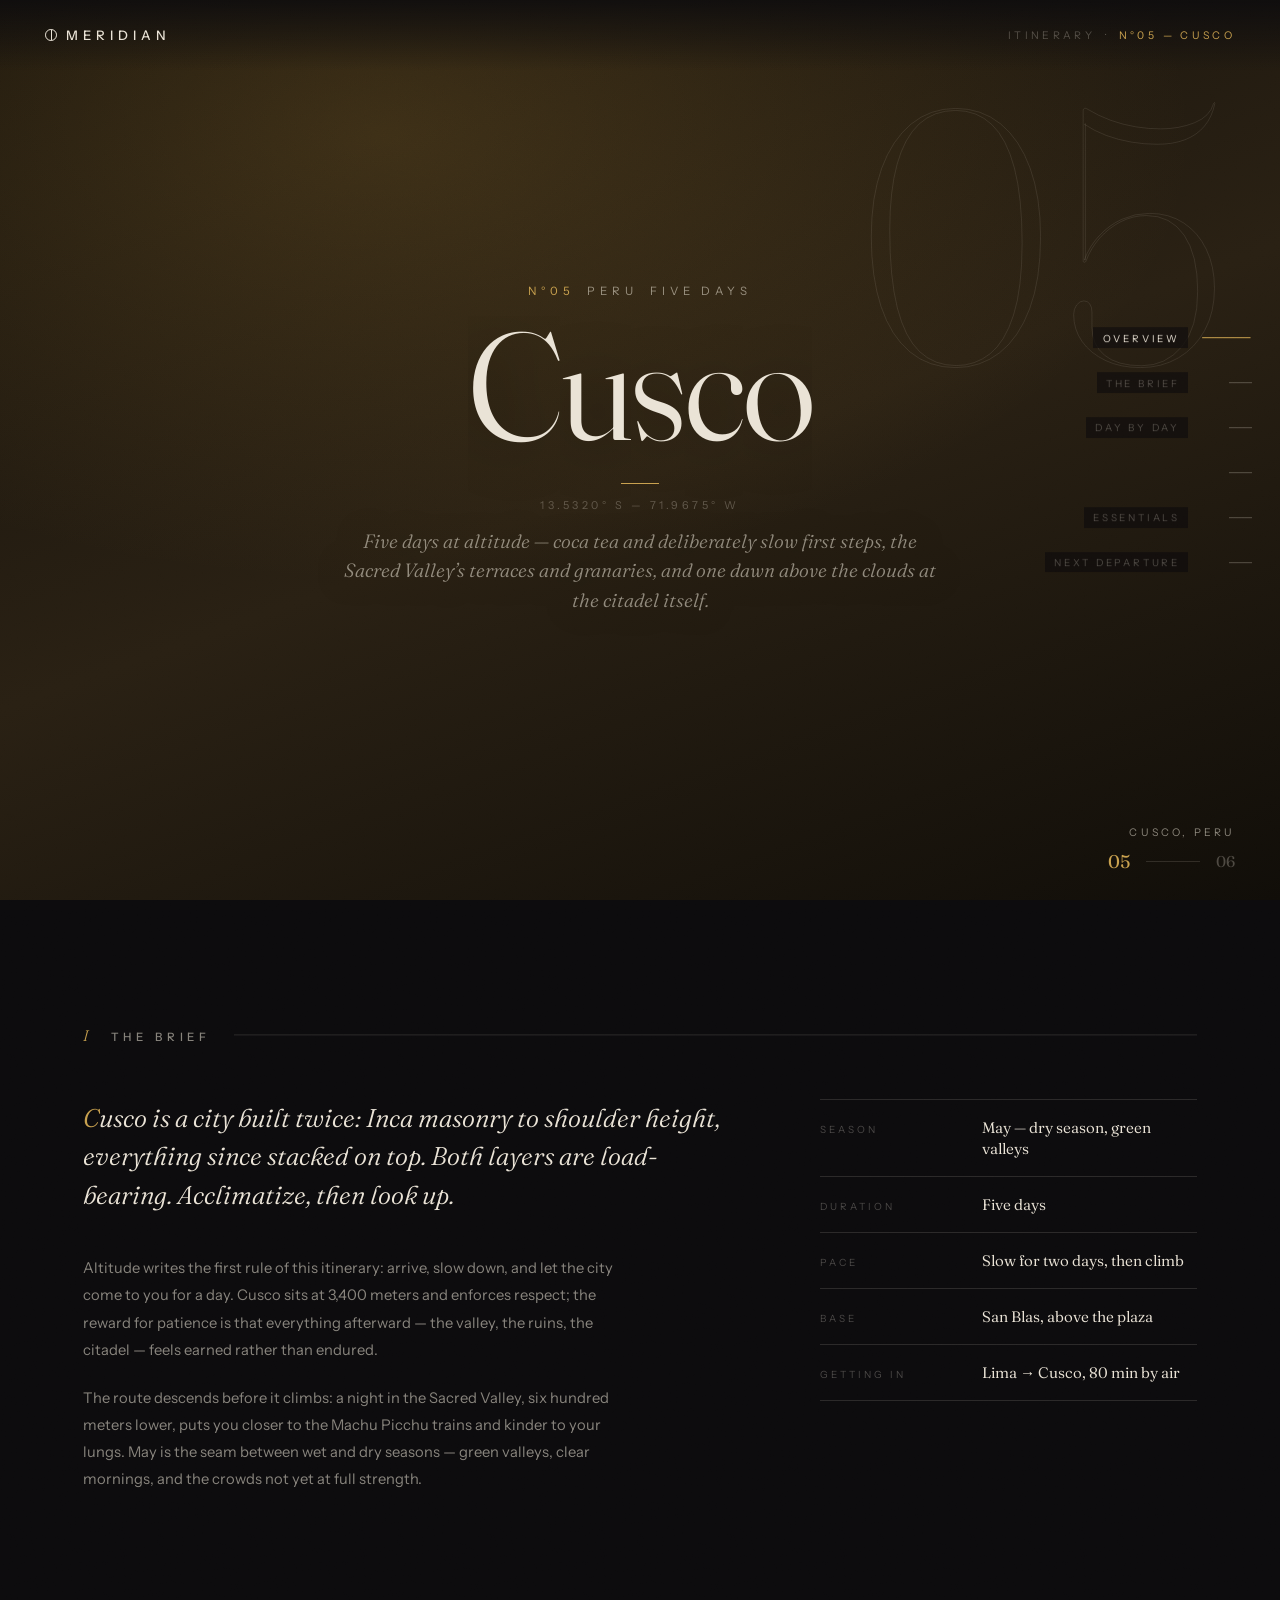
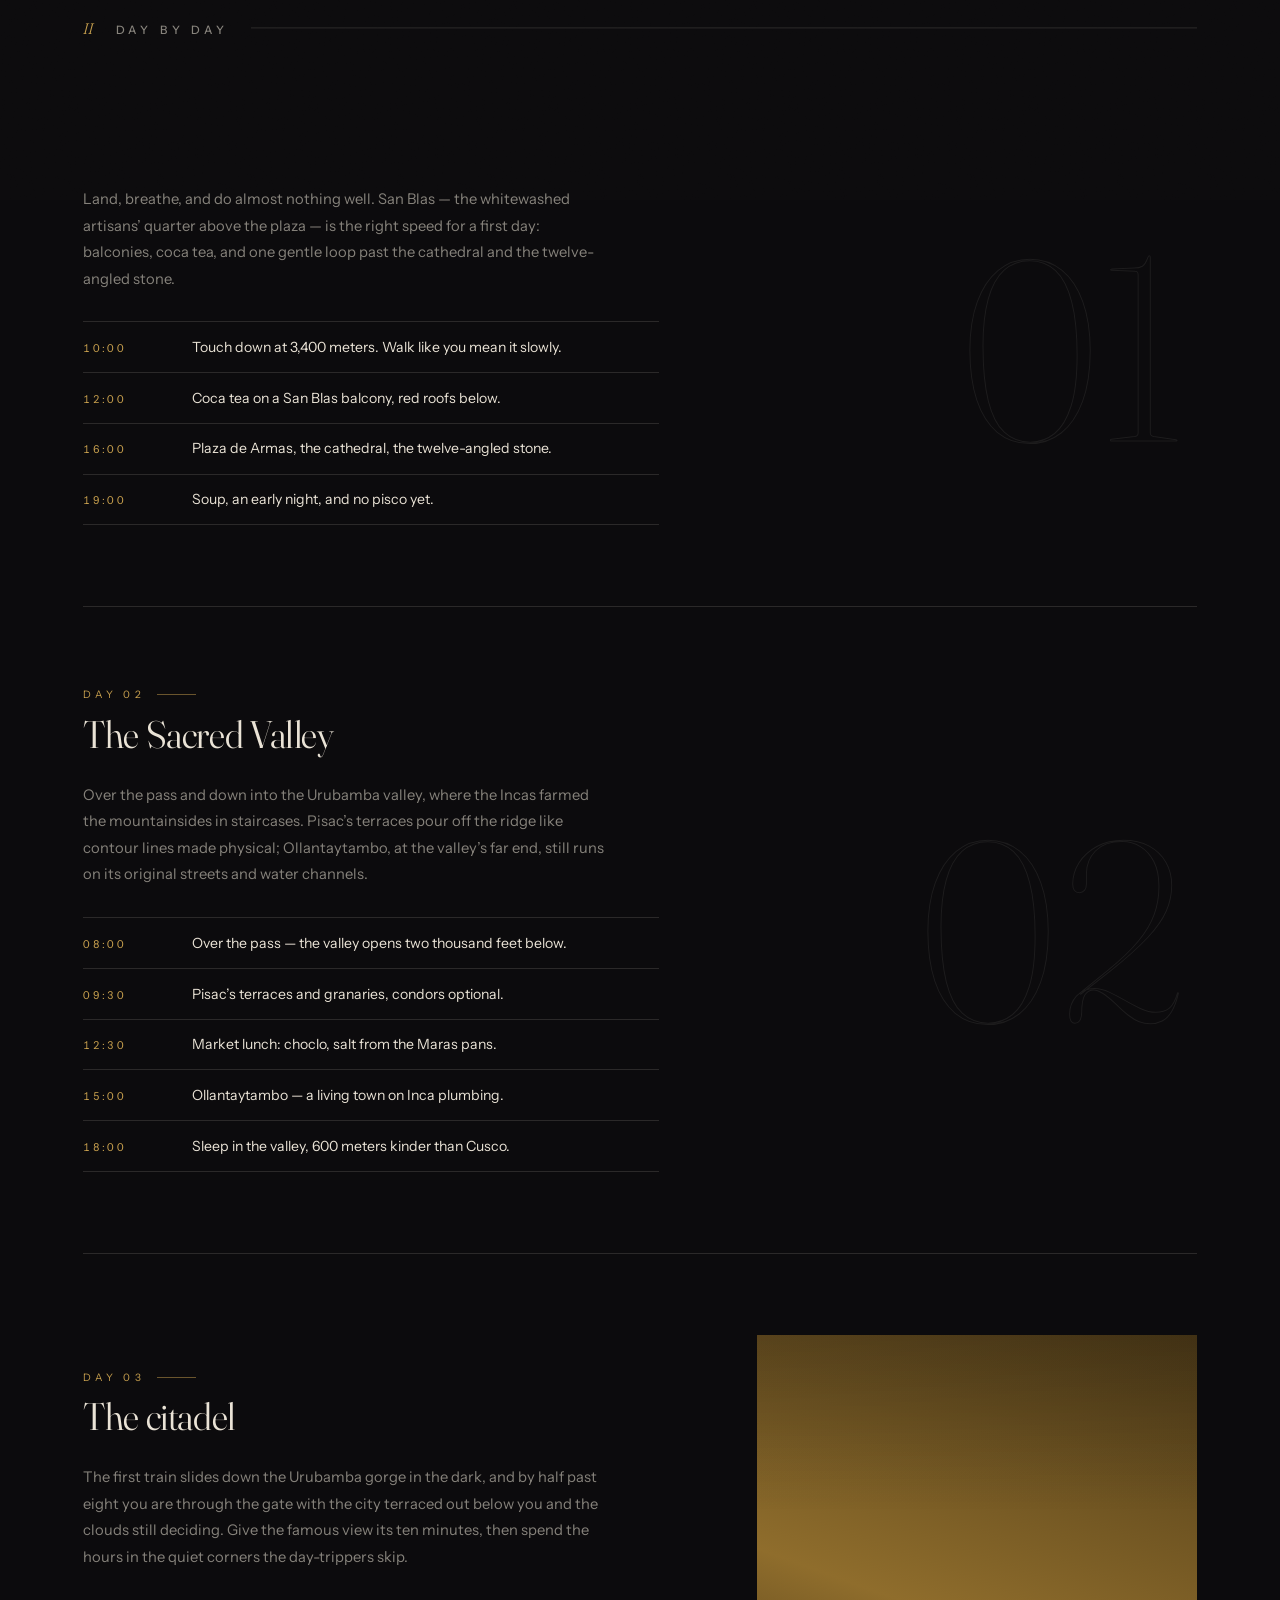
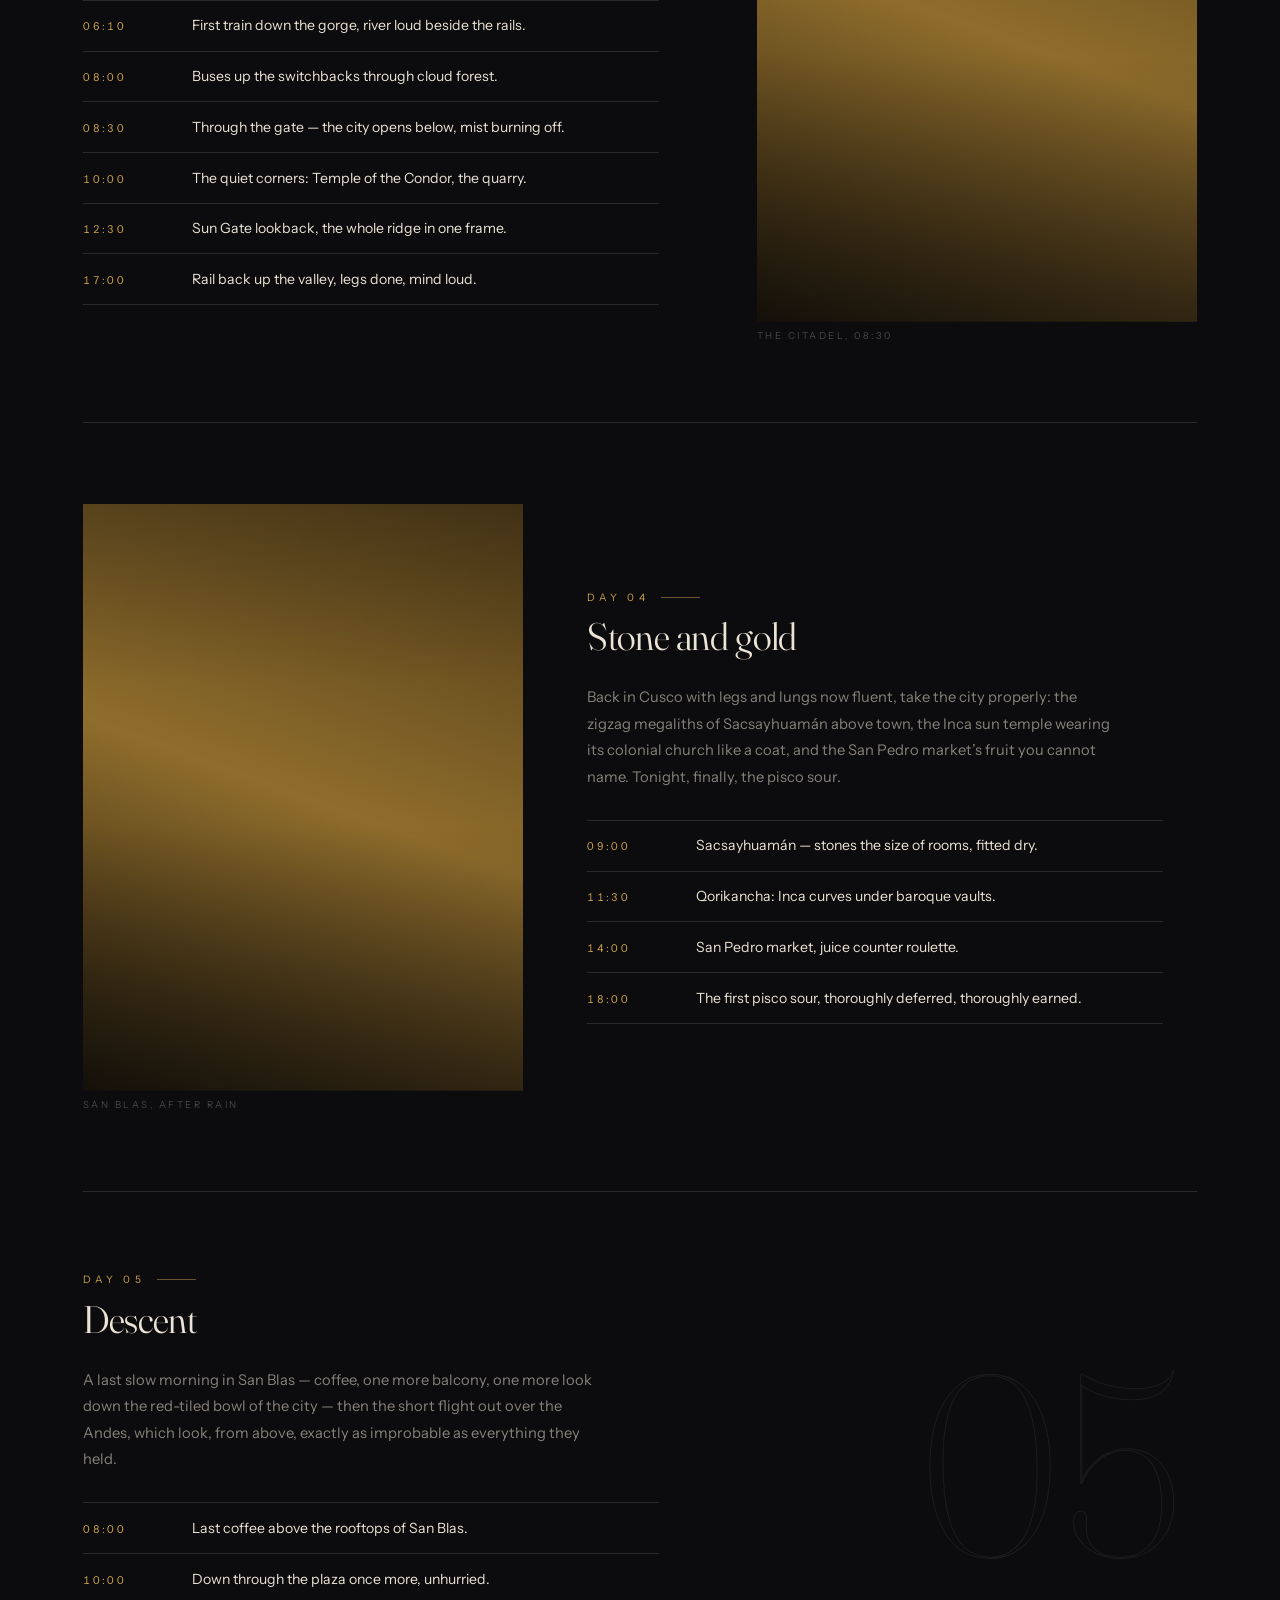
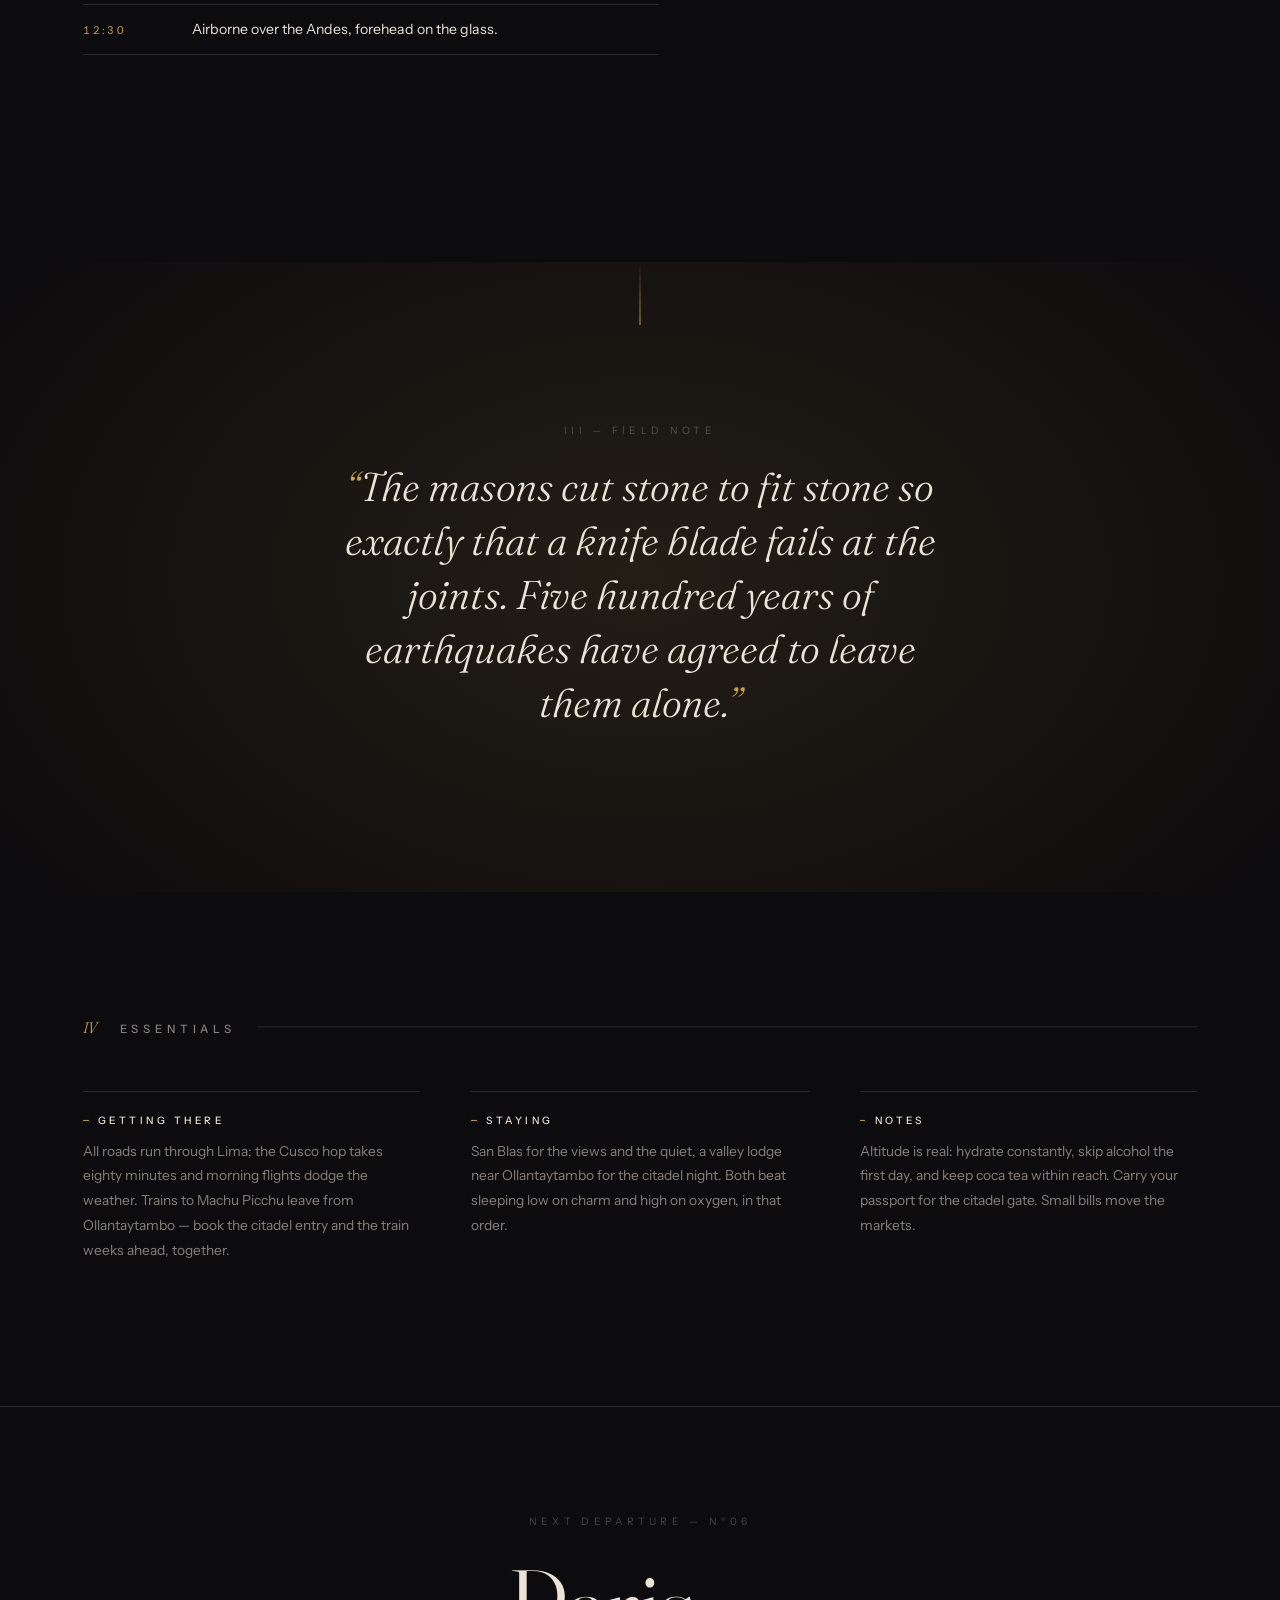
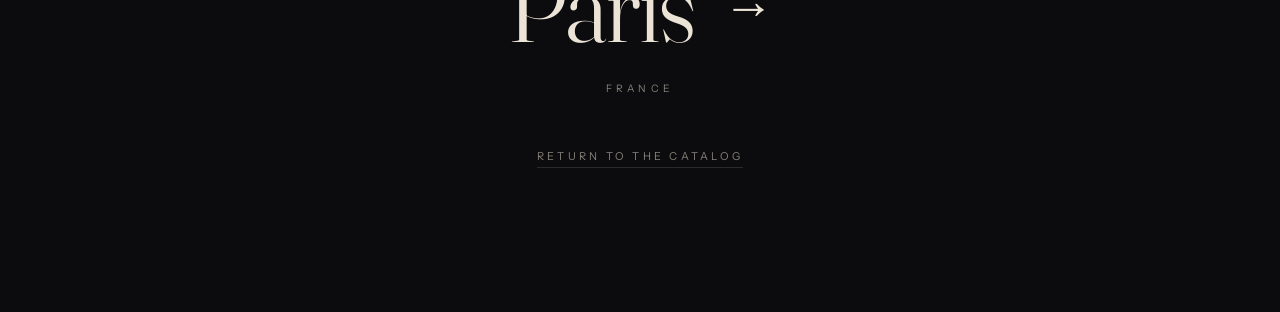
==== commit acb1d9c1: "Fix city titles to one size, drop Higgsfield credits, add cover-scroll transitions - City headlines " ====
--- a/itinerary/cusco.html
+++ b/itinerary/cusco.html
@@ -200,7 +200,7 @@
           </div>
           <figcaption class="day__caption">
             <span>The citadel, 08:30</span>
-            <span class="day__credit" data-credit>Imagery — Higgsfield AI</span>
+            <span class="day__credit" data-credit></span>
           </figcaption>
         </figure>
       </article>
@@ -236,7 +236,7 @@
           </div>
           <figcaption class="day__caption">
             <span>San Blas, after rain</span>
-            <span class="day__credit" data-credit>Imagery — Higgsfield AI</span>
+            <span class="day__credit" data-credit></span>
           </figcaption>
         </figure>
       </article>
--- a/css/itinerary.css
+++ b/css/itinerary.css
@@ -403,7 +403,7 @@
   white-space: nowrap;
   color: var(--ink);
   text-shadow: 0 2px 60px rgba(8, 7, 9, 0.45);
-  font-size: 14vw; /* fallback before JS fit runs */
+  font-size: 9.5rem; /* one fixed size shared by every city */
   cursor: default;
 }
 .hero__city .ch {
@@ -1056,6 +1056,14 @@
   }
   .rail__item.is-active .rail__tick {
     transform: scaleX(1.6);
+  }
+}
+
+/* matches the catalog's headline breakpoint so the shared fixed
+   size stays identical across both pages */
+@media (max-width: 720px) {
+  .hero__city {
+    font-size: 3.4rem;
   }
 }
 
